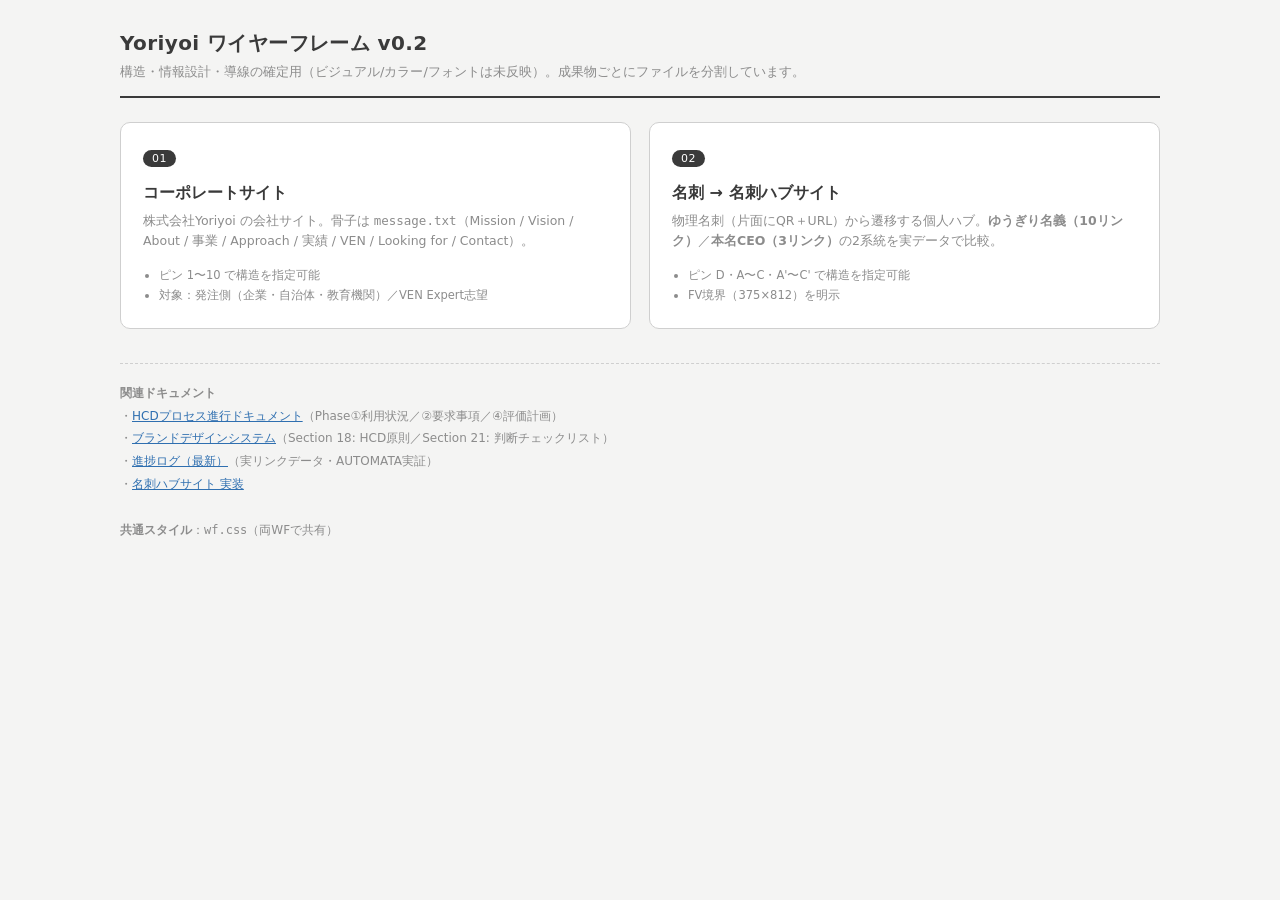
==== wireframes/index.html @ 9d8a8125 "資料構造を再編：一次資料をリポジトリ化し、成果物ごとに整理 - brand/message.md を新規追加（Downloads にしかなかった会社の一次資料を取り込み） - yoriyoi_bran" ====
<!DOCTYPE html>
<html lang="ja">
<head>
<meta charset="UTF-8" />
<meta name="viewport" content="width=device-width, initial-scale=1.0" />
<title>Yoriyoi ワイヤーフレーム 目次</title>
<link rel="stylesheet" href="wf.css" />
<style>
  .idx{display:grid;grid-template-columns:1fr 1fr;gap:18px;margin-top:24px;}
  @media(max-width:760px){ .idx{grid-template-columns:1fr;} }
  .idx a{display:block;text-decoration:none;color:var(--ink);background:#fff;
    border:1px solid var(--line);border-radius:10px;padding:22px;transition:box-shadow .15s,transform .15s;}
  .idx a:hover{box-shadow:0 6px 18px rgba(0,0,0,.07);transform:translateY(-2px);}
  .idx .tag{font-size:11px;color:#fff;background:var(--ink);padding:2px 9px;border-radius:10px;letter-spacing:.04em;}
  .idx h3{margin:12px 0 6px;font-size:16px;}
  .idx p{margin:0 0 14px;font-size:12.5px;color:var(--sub);line-height:1.6;}
  .idx ul{margin:0;padding-left:16px;font-size:11.5px;color:var(--sub);line-height:1.8;}
  .meta{margin-top:34px;padding-top:18px;border-top:1px dashed var(--line);font-size:12px;color:var(--sub);line-height:1.9;}
  .meta a{color:var(--note);}
</style>
</head>
<body>
<div class="page">

  <div class="doc-head">
    <h1>Yoriyoi ワイヤーフレーム v0.2</h1>
    <p>構造・情報設計・導線の確定用（ビジュアル/カラー/フォントは未反映）。成果物ごとにファイルを分割しています。</p>
  </div>

  <div class="idx">

    <a href="corporate.html">
      <span class="tag">01</span>
      <h3>コーポレートサイト</h3>
      <p>株式会社Yoriyoi の会社サイト。骨子は <code>message.txt</code>（Mission / Vision / About / 事業 / Approach / 実績 / VEN / Looking for / Contact）。</p>
      <ul>
        <li>ピン 1〜10 で構造を指定可能</li>
        <li>対象：発注側（企業・自治体・教育機関）／VEN Expert志望</li>
      </ul>
    </a>

    <a href="card-hub.html">
      <span class="tag">02</span>
      <h3>名刺 → 名刺ハブサイト</h3>
      <p>物理名刺（片面にQR＋URL）から遷移する個人ハブ。<b>ゆうぎり名義（10リンク）</b>／<b>本名CEO（3リンク）</b>の2系統を実データで比較。</p>
      <ul>
        <li>ピン D・A〜C・A'〜C' で構造を指定可能</li>
        <li>FV境界（375×812）を明示</li>
      </ul>
    </a>

  </div>

  <div class="meta">
    <b>関連ドキュメント</b><br>
    ・<a href="../hcd/hcd-process.md">HCDプロセス進行ドキュメント</a>（Phase①利用状況／②要求事項／④評価計画）<br>
    ・<a href="../brand/design-system.md">ブランドデザインシステム</a>（Section 18: HCD原則／Section 21: 判断チェックリスト）<br>
    ・<a href="../logs/2026-07-26_discord.md">進捗ログ（最新）</a>（実リンクデータ・AUTOMATA実証）<br>
    ・<a href="../hub-site/index.html">名刺ハブサイト 実装</a>
    <br><br>
    <b>共通スタイル</b>：<code>wf.css</code>（両WFで共有）
  </div>

</div>
</body>
</html>
---- wireframes/wf.css ----
/* ============================================================
     Yoriyoi Wireframes v0.1  (低精細 / 構造確定用)
     ・見た目のブランドは未反映。情報の順番と導線だけを固める。
     ・グレー=コンテンツ、青=注釈(意図)
     ============================================================ */
  :root{
    --ink:#3a3a3a; --sub:#8c8c8c; --box:#e9e9e9; --box2:#dedede;
    --line:#cfcfcf; --canvas:#f4f4f3; --card:#fff; --note:#2f6fb0; --note-bg:#eaf2fb;
  }
  *{box-sizing:border-box;}
  body{margin:0;font-family:"Hiragino Sans","Noto Sans JP",system-ui,sans-serif;background:var(--canvas);color:var(--ink);line-height:1.5;}
  .page{max-width:1080px;margin:0 auto;padding:28px 20px 80px;}

  /* header */
  .doc-head{border-bottom:2px solid var(--ink);padding-bottom:14px;margin-bottom:8px;}
  .doc-head h1{font-size:20px;margin:0 0 4px;letter-spacing:.02em;}
  .doc-head p{margin:0;color:var(--sub);font-size:13px;}
  .legend{display:flex;gap:18px;flex-wrap:wrap;margin:14px 0 30px;font-size:12px;color:var(--sub);}
  .legend span{display:inline-flex;align-items:center;gap:6px;}
  .sw{width:26px;height:12px;border-radius:2px;display:inline-block;}
  .sw.g{background:var(--box);border:1px solid var(--line);}
  .sw.i{background:repeating-linear-gradient(45deg,#e4e4e4,#e4e4e4 5px,#d7d7d7 5px,#d7d7d7 10px);border:1px solid var(--line);}
  .sw.b{background:var(--note-bg);border:1px solid var(--note);}

  /* frame wrapper */
  .frame-title{display:flex;align-items:baseline;gap:12px;margin:44px 0 4px;padding-top:10px;border-top:1px dashed var(--line);}
  .frame-title h2{font-size:16px;margin:0;}
  .frame-title .tag{font-size:11px;color:#fff;background:var(--ink);padding:2px 8px;border-radius:10px;letter-spacing:.04em;}
  .frame-desc{color:var(--sub);font-size:12.5px;margin:0 0 18px;}

  /* generic wireframe atoms */
  .wf{background:var(--card);border:1px solid var(--line);border-radius:6px;padding:0;overflow:hidden;}
  .sec{padding:22px 26px;border-bottom:1px dashed var(--line);position:relative;}
  .sec:last-child{border-bottom:0;}
  .kicker{font-size:11px;color:var(--sub);letter-spacing:.14em;text-transform:uppercase;margin:0 0 8px;}
  .h{height:16px;background:var(--box2);border-radius:3px;margin:0 0 10px;}
  .h.xl{height:26px;width:78%;}
  .h.lg{height:20px;width:62%;}
  .h.md{width:46%;}
  .h.sm{height:12px;width:30%;}
  .txt{height:9px;background:var(--box);border-radius:3px;margin:6px 0;}
  .txt.w90{width:90%;} .txt.w80{width:80%;} .txt.w70{width:70%;} .txt.w60{width:60%;} .txt.w50{width:50%;}
  .btn{display:inline-block;border:1.5px solid var(--ink);border-radius:20px;padding:9px 20px;font-size:12px;color:var(--ink);margin:10px 8px 0 0;}
  .btn.solid{background:var(--ink);color:#fff;}
  .btn.ghost{border-style:dashed;color:var(--sub);border-color:var(--line);}
  .img{background:repeating-linear-gradient(45deg,#e4e4e4,#e4e4e4 7px,#dadada 7px,#dadada 14px);border:1px solid var(--line);border-radius:5px;display:flex;align-items:center;justify-content:center;color:#a5a5a5;font-size:11px;}
  .row{display:flex;gap:14px;}
  .grid2{display:grid;grid-template-columns:1fr 1fr;gap:14px;}
  .grid3{display:grid;grid-template-columns:1fr 1fr 1fr;gap:12px;}
  .card{border:1px solid var(--line);border-radius:6px;padding:14px;background:#fbfbfb;}
  .list-item{display:flex;align-items:center;gap:10px;border:1px solid var(--line);border-radius:8px;padding:11px 13px;background:#fbfbfb;margin-bottom:9px;}
  .chip{width:26px;height:26px;border-radius:6px;background:var(--box2);flex:none;}
  .curve{height:14px;margin:14px 0;}
  .curve svg{width:100%;height:100%;display:block;}

  /* annotation */
  .note{background:var(--note-bg);border-left:3px solid var(--note);color:#1f4b78;font-size:11.5px;padding:7px 10px;border-radius:4px;margin:12px 0 0;}
  .note b{color:var(--note);}
  .pin{position:absolute;top:12px;right:12px;background:var(--note);color:#fff;font-size:10px;width:20px;height:20px;border-radius:50%;display:flex;align-items:center;justify-content:center;}

  /* device frames */
  .device{margin:0 auto;}
  .device.mobile{max-width:360px;border:9px solid #222;border-radius:34px;overflow:hidden;background:#fff;}
  .nav{display:flex;align-items:center;justify-content:space-between;padding:14px 18px;border-bottom:1px dashed var(--line);}
  .logo-slot{width:78px;height:20px;background:var(--box2);border-radius:3px;}
  .nav-links{display:flex;gap:10px;}
  .nav-links span{width:38px;height:9px;background:var(--box);border-radius:3px;}
  .burger{width:22px;height:14px;background:var(--box2);border-radius:2px;}

  .flow{border:1px dashed var(--line);border-radius:8px;padding:14px;background:#fbfbfb;text-align:center;}
  .flow .step{border:1px solid var(--line);border-radius:6px;padding:9px;background:#fff;font-size:11.5px;color:var(--sub);margin:0 auto;max-width:320px;}
  .flow .arrow{color:var(--sub);font-size:14px;margin:5px 0;}

  .two-col{display:grid;grid-template-columns:340px 1fr;gap:26px;align-items:start;}
  @media(max-width:720px){ .two-col{grid-template-columns:1fr;} .grid3{grid-template-columns:1fr;} }

  /* card -> hub flow */
  .cardflow{display:flex;align-items:center;gap:18px;flex-wrap:wrap;background:#fff;border:1px solid var(--line);border-radius:8px;padding:22px;margin-bottom:20px;}
  .namecard{width:220px;height:132px;border:1px solid var(--line);border-radius:8px;background:#fbfbfb;position:relative;padding:14px;display:flex;flex-direction:column;}
  .namecard .nc-label{position:absolute;left:0;bottom:-18px;font-size:10.5px;color:var(--sub);}
  .qr{width:60px;height:60px;flex:none;}
  .flow-arrow-h{display:flex;flex-direction:column;align-items:center;color:var(--note);font-size:12px;min-width:96px;text-align:center;}
  .flow-arrow-h .big{font-size:26px;line-height:1;}
  .flow-arrow-h small{color:var(--sub);font-size:10.5px;margin-top:4px;}
  .mini-phone{width:96px;height:150px;border:6px solid #222;border-radius:16px;background:#fff;display:flex;flex-direction:column;overflow:hidden;flex:none;}
  .mini-phone .mp-cover{height:34px;background:repeating-linear-gradient(45deg,#e4e4e4,#e4e4e4 6px,#dadada 6px,#dadada 12px);}
  .mini-phone .mp-dot{width:22px;height:22px;border-radius:50%;background:var(--box2);border:2px solid #fff;margin:-11px auto 4px;}
  .mini-phone .mp-line{height:10px;background:var(--box);border-radius:2px;margin:4px 8px;}

  /* v0.2: 実データ入りリスト / FV境界 */
  .li{display:flex;align-items:center;gap:8px;border:1px solid var(--line);border-radius:7px;padding:7px 9px;background:#fff;margin-bottom:6px;}
  .li .chip{width:20px;height:20px;border-radius:5px;}
  .li .lbl{font-size:10.5px;color:var(--ink);flex:1;min-width:0;white-space:nowrap;overflow:hidden;text-overflow:ellipsis;}
  .li .ar{font-size:9px;color:var(--sub);flex:none;}
  .li.primary{border-color:#3a3a3a;border-width:1.5px;background:#f6f6f6;}
  .li.primary .lbl{font-weight:700;}
  .fold{display:flex;align-items:center;gap:6px;margin:9px 0;color:#c0392b;font-size:9px;white-space:nowrap;}
  .fold::before,.fold::after{content:"";height:0;border-top:2px dashed #c0392b;flex:1;}
  .variant{border:1px solid var(--line);border-radius:8px;background:#fff;padding:16px;}
  .variant h4{margin:0 0 4px;font-size:13px;}
  .variant .sub{margin:0 0 14px;font-size:11px;color:var(--sub);}
  .compare{display:grid;grid-template-columns:1fr 1fr;gap:20px;align-items:start;}
  @media(max-width:820px){ .compare{grid-template-columns:1fr;} }

  /* --- WF共通ナビ（ファイル分割用） --- */
  .wfnav{display:flex;gap:8px;flex-wrap:wrap;margin:0 0 18px;}
  .wfnav a{font-size:12px;text-decoration:none;color:var(--ink);border:1px solid var(--line);
    background:#fff;border-radius:20px;padding:6px 14px;transition:background .15s;}
  .wfnav a:hover{background:#efefef;}
  .wfnav a.current{background:var(--ink);color:#fff;border-color:var(--ink);}
  .frame-title:first-of-type{border-top:0;margin-top:8px;}
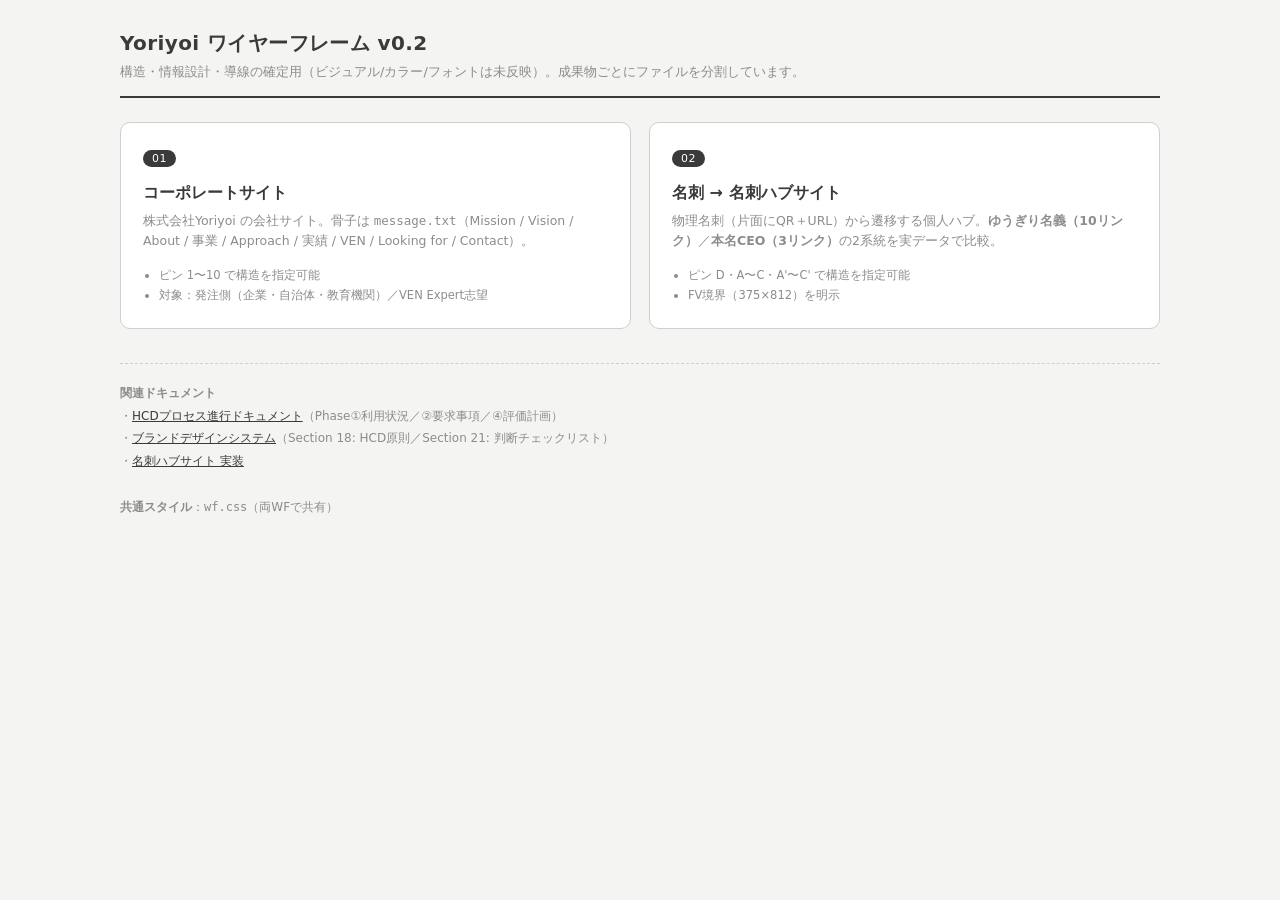
==== commit 9dc1e084: "Discordログをローカル専用に変更" ====
--- a/wireframes/index.html
+++ b/wireframes/index.html
@@ -55,7 +55,6 @@
     <b>関連ドキュメント</b><br>
     ・<a href="../hcd/hcd-process.md">HCDプロセス進行ドキュメント</a>（Phase①利用状況／②要求事項／④評価計画）<br>
     ・<a href="../brand/design-system.md">ブランドデザインシステム</a>（Section 18: HCD原則／Section 21: 判断チェックリスト）<br>
-    ・<a href="../logs/2026-07-26_discord.md">進捗ログ（最新）</a>（実リンクデータ・AUTOMATA実証）<br>
     ・<a href="../hub-site/index.html">名刺ハブサイト 実装</a>
     <br><br>
     <b>共通スタイル</b>：<code>wf.css</code>（両WFで共有）
--- a/wireframes/wf.css
+++ b/wireframes/wf.css
@@ -1,11 +1,11 @@
   /* ============================================================
      Yoriyoi Wireframes v0.1  (低精細 / 構造確定用)
      ・見た目のブランドは未反映。情報の順番と導線だけを固める。
-     ・グレー=コンテンツ、青=注釈(意図)
+     ・グレー=コンテンツ、破線枠=注釈(意図)。全面グレースケール（wireframe-htmlスキル準拠）
      ============================================================ */
   :root{
     --ink:#3a3a3a; --sub:#8c8c8c; --box:#e9e9e9; --box2:#dedede;
-    --line:#cfcfcf; --canvas:#f4f4f3; --card:#fff; --note:#2f6fb0; --note-bg:#eaf2fb;
+    --line:#cfcfcf; --canvas:#f4f4f3; --card:#fff; --note:#3a3a3a; --note-bg:#eeeeee;
   }
   *{box-sizing:border-box;}
   body{margin:0;font-family:"Hiragino Sans","Noto Sans JP",system-ui,sans-serif;background:var(--canvas);color:var(--ink);line-height:1.5;}
@@ -20,7 +20,7 @@
   .sw{width:26px;height:12px;border-radius:2px;display:inline-block;}
   .sw.g{background:var(--box);border:1px solid var(--line);}
   .sw.i{background:repeating-linear-gradient(45deg,#e4e4e4,#e4e4e4 5px,#d7d7d7 5px,#d7d7d7 10px);border:1px solid var(--line);}
-  .sw.b{background:var(--note-bg);border:1px solid var(--note);}
+  .sw.b{background:var(--note-bg);border:1px dashed var(--note);}
 
   /* frame wrapper */
   .frame-title{display:flex;align-items:baseline;gap:12px;margin:44px 0 4px;padding-top:10px;border-top:1px dashed var(--line);}
@@ -54,8 +54,8 @@
   .curve svg{width:100%;height:100%;display:block;}
 
   /* annotation */
-  .note{background:var(--note-bg);border-left:3px solid var(--note);color:#1f4b78;font-size:11.5px;padding:7px 10px;border-radius:4px;margin:12px 0 0;}
-  .note b{color:var(--note);}
+  .note{background:var(--note-bg);border-left:3px dashed var(--note);color:#333;font-size:11.5px;padding:7px 10px;border-radius:4px;margin:12px 0 0;}
+  .note b{color:#1a1a1a;}
   .pin{position:absolute;top:12px;right:12px;background:var(--note);color:#fff;font-size:10px;width:20px;height:20px;border-radius:50%;display:flex;align-items:center;justify-content:center;}
 
   /* device frames */
@@ -94,8 +94,8 @@
   .li .ar{font-size:9px;color:var(--sub);flex:none;}
   .li.primary{border-color:#3a3a3a;border-width:1.5px;background:#f6f6f6;}
   .li.primary .lbl{font-weight:700;}
-  .fold{display:flex;align-items:center;gap:6px;margin:9px 0;color:#c0392b;font-size:9px;white-space:nowrap;}
-  .fold::before,.fold::after{content:"";height:0;border-top:2px dashed #c0392b;flex:1;}
+  .fold{display:flex;align-items:center;gap:6px;margin:9px 0;color:#3a3a3a;font-weight:700;font-size:9px;white-space:nowrap;}
+  .fold::before,.fold::after{content:"";height:0;border-top:2px dashed #3a3a3a;flex:1;}
   .variant{border:1px solid var(--line);border-radius:8px;background:#fff;padding:16px;}
   .variant h4{margin:0 0 4px;font-size:13px;}
   .variant .sub{margin:0 0 14px;font-size:11px;color:var(--sub);}
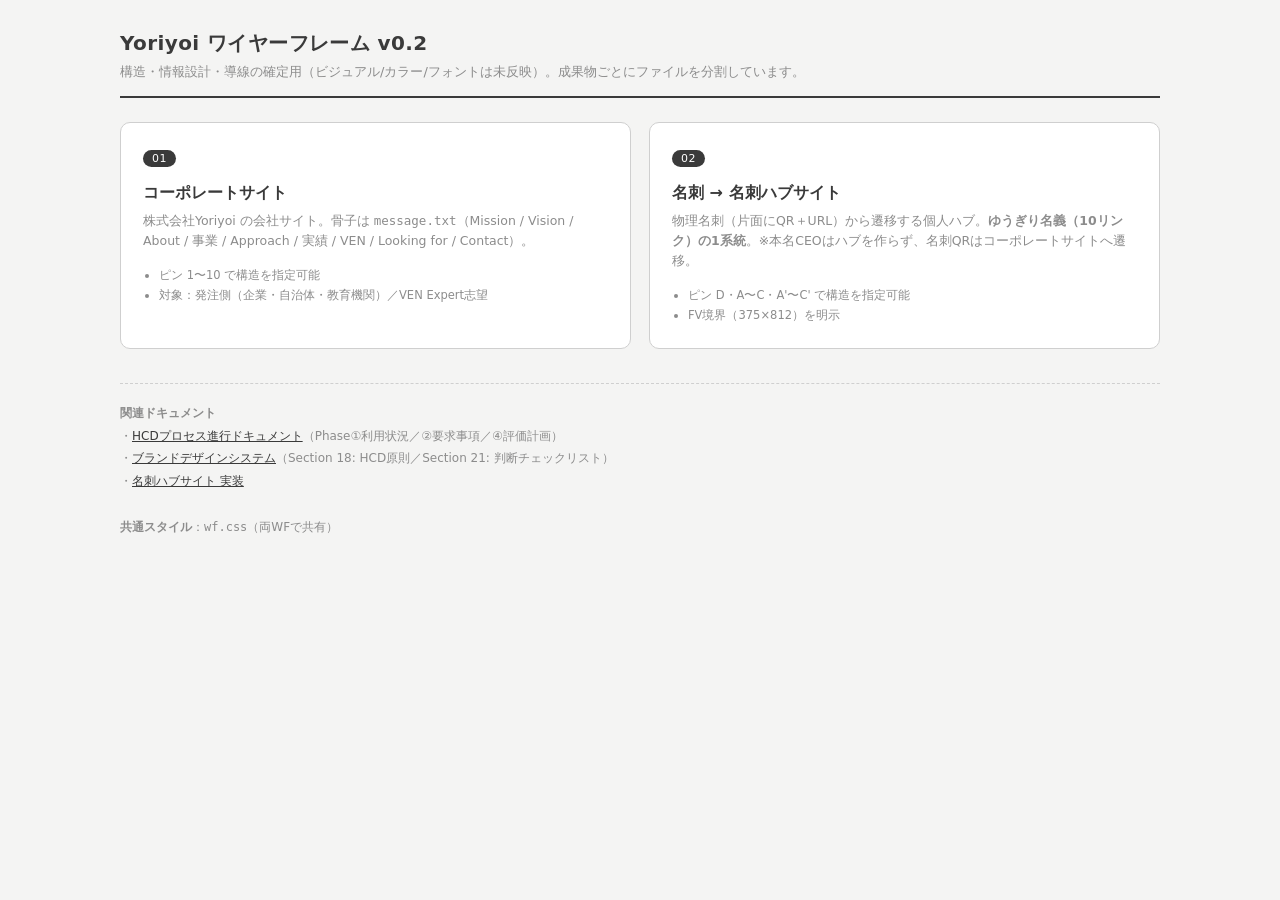
==== commit 9af69458: "ゆうぎり名刺ハブと導線を更新" ====
--- a/wireframes/index.html
+++ b/wireframes/index.html
@@ -39,10 +39,10 @@
       </ul>
     </a>
 
-    <a href="card-hub.html">
+    <a href="yugiri.html">
       <span class="tag">02</span>
       <h3>名刺 → 名刺ハブサイト</h3>
-      <p>物理名刺（片面にQR＋URL）から遷移する個人ハブ。<b>ゆうぎり名義（10リンク）</b>／<b>本名CEO（3リンク）</b>の2系統を実データで比較。</p>
+      <p>物理名刺（片面にQR＋URL）から遷移する個人ハブ。<b>ゆうぎり名義（10リンク）の1系統</b>。※本名CEOはハブを作らず、名刺QRはコーポレートサイトへ遷移。</p>
       <ul>
         <li>ピン D・A〜C・A'〜C' で構造を指定可能</li>
         <li>FV境界（375×812）を明示</li>
--- a/wireframes/wf.css
+++ b/wireframes/wf.css
@@ -94,6 +94,22 @@
   .li .ar{font-size:9px;color:var(--sub);flex:none;}
   .li.primary{border-color:#3a3a3a;border-width:1.5px;background:#f6f6f6;}
   .li.primary .lbl{font-weight:700;}
+
+  /* v0.4: 画像カード階層（上位=画像+説明、下位=簡易行）＋ CTAの弱色化
+     参考: ivory634684.studio.site のカード構成／studio.siteモックアップ Jgqe4RNwOk */
+  .linkblock{background:#ececec;border-radius:14px;padding:14px 12px 16px;}
+  .cta-row{display:flex;align-items:center;gap:8px;padding:6px 4px 14px;border-bottom:1px dashed var(--line);margin-bottom:12px;}
+  .cta-row .lbl{font-size:10.5px;color:var(--ink);flex:1;min-width:0;}
+  .cta-row .ar{font-size:10px;color:var(--sub);flex:none;}
+  .card-grid{display:grid;grid-template-columns:1fr 1fr;gap:8px;margin-bottom:8px;}
+  .card{background:#fff;border:1px solid var(--line);border-radius:8px;overflow:hidden;}
+  .card .img{height:58px;border-radius:0;font-size:9px;}
+  .card .body{padding:8px 9px 10px;}
+  .card .ti{font-size:10px;font-weight:700;margin:0 0 4px;line-height:1.3;}
+  .card .de{font-size:8.5px;color:var(--sub);line-height:1.45;margin:0;}
+  .card.wide{grid-column:1/-1;display:flex;gap:10px;}
+  .card.wide .img{width:56px;height:56px;flex:none;font-size:8px;}
+  .card.wide .body{padding:8px 10px 8px 0;flex:1;min-width:0;}
   .fold{display:flex;align-items:center;gap:6px;margin:9px 0;color:#3a3a3a;font-weight:700;font-size:9px;white-space:nowrap;}
   .fold::before,.fold::after{content:"";height:0;border-top:2px dashed #3a3a3a;flex:1;}
   .variant{border:1px solid var(--line);border-radius:8px;background:#fff;padding:16px;}
